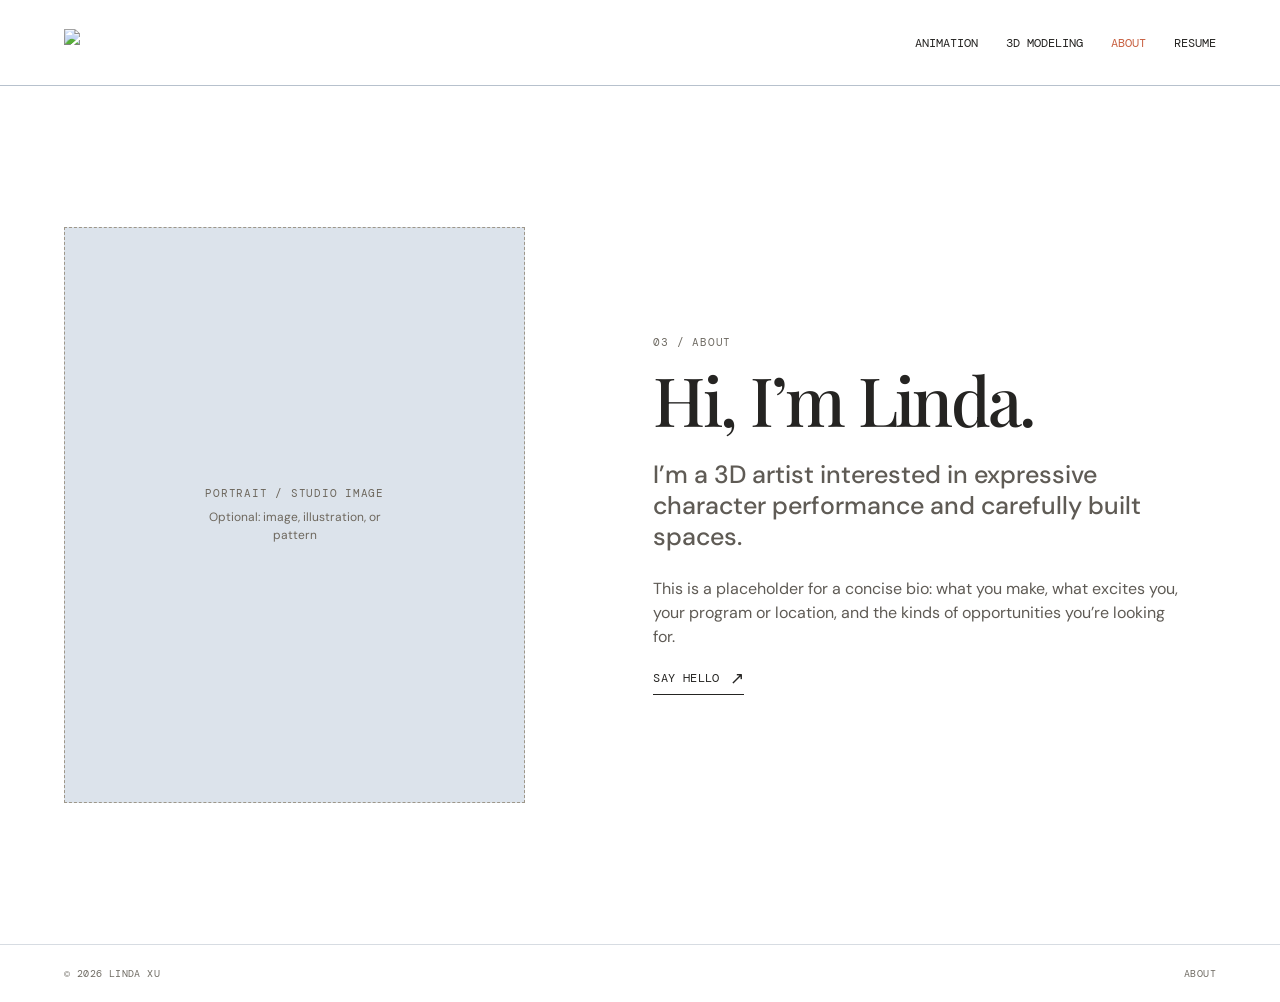
==== about.html @ 7290c29e "Publish portfolio website" ====
<!doctype html>
<html lang="en">
  <head>
    <meta charset="UTF-8" /><meta name="viewport" content="width=device-width, initial-scale=1.0" />
    <meta name="description" content="About Linda Xu, 3D Character Animator and 3D Artist." /><title>About — Linda Xu</title>
    <link rel="preconnect" href="https://fonts.googleapis.com" /><link rel="preconnect" href="https://fonts.gstatic.com" crossorigin />
    <link href="https://fonts.googleapis.com/css2?family=DM+Mono:wght@400;500&family=DM+Sans:opsz,wght@9..40,400;9..40,500;9..40,600&family=Playfair+Display:ital,wght@0,500;0,600;1,500&display=swap" rel="stylesheet" /><link rel="stylesheet" href="styles.css" />
  </head>
  <body class="about-page">
    <header class="site-header"><a class="brand" href="index.html" aria-label="Linda Xu home"><span class="logo-slot"><img src="assets/submark.svg" alt="Linda Xu submark" /></span></a><button class="menu-button" aria-label="Open navigation" aria-expanded="false">MENU</button><nav class="site-nav" aria-label="Main navigation"><a href="animation.html">Animation</a><a href="modeling.html">3D Modeling</a><a class="active" href="about.html">About</a><a href="resume.html">Resume</a></nav></header>
    <main><section class="about-section page-opening"><div class="about-image placeholder"><span>PORTRAIT / STUDIO IMAGE</span><small>Optional: image, illustration, or pattern</small></div><div><p class="eyebrow">03 / ABOUT</p><h2>Hi, I’m Linda.</h2><p class="large-copy">I’m a 3D artist interested in expressive character performance and carefully built spaces.</p><p>This is a placeholder for a concise bio: what you make, what excites you, your program or location, and the kinds of opportunities you’re looking for.</p><a class="text-link" href="mailto:hello@example.com">Say hello <span>↗</span></a></div></section></main>
    <footer><span>© 2026 LINDA XU</span><span>ABOUT</span></footer><script src="script.js"></script>
  </body>
</html>
---- styles.css ----
:root { --ink:#252422; --paper:#f6f4ef; --warm:#e7e1d6; --line:#c9c3b7; --accent:#c86142; --brand-blue:#97a4b7; --brand-mist:#e9edf2; }
* { box-sizing:border-box; } html { scroll-behavior:smooth; } body { margin:0; background:var(--paper); color:var(--ink); font:16px/1.5 "DM Sans", Arial,sans-serif; } a { color:inherit; text-decoration:none; } .site-header { height:86px; padding:0 5vw; display:flex; align-items:center; justify-content:space-between; border-bottom:1px solid var(--line); } .brand { display:flex; align-items:center; gap:13px; font:500 12px "DM Mono", monospace; letter-spacing:.13em; } .logo-slot { width:32px; height:32px; display:grid; place-items:center; overflow:hidden; border:1px solid #aab4c0; background:linear-gradient(135deg,#fff 8%,var(--brand-mist) 55%,var(--brand-blue)); font-size:0; letter-spacing:0; position:relative; } .logo-slot::before,.logo-slot::after { content:""; position:absolute; border:1.5px solid var(--ink); border-radius:61% 39% 58% 42% / 42% 60% 40% 58%; transform:rotate(-36deg); } .logo-slot::before { width:14px; height:21px; left:8px; top:4px; } .logo-slot::after { width:7px; height:12px; left:13px; top:10px; border-width:1px; } .site-nav { display:flex; gap:28px; font:12px "DM Mono", monospace; text-transform:uppercase; } .site-nav a:hover,.text-link:hover { color:var(--accent); } .menu-button { display:none; background:none; border:0; font:12px "DM Mono"; }
section { padding:11vw 5vw; } .hero { min-height:calc(100vh - 86px); display:grid; grid-template-columns:1.04fr .96fr; gap:8vw; align-items:center; padding-top:7vw; } .eyebrow,.project-number { margin:0 0 17px; color:#706c64; font:11px "DM Mono",monospace; letter-spacing:.07em; } h1,h2,h3,p { margin-top:0; } h1,h2 { font-family:"Playfair Display", Georgia,serif; font-weight:500; line-height:.98; letter-spacing:-.04em; } h1 { font-size:clamp(4rem,8.6vw,9.6rem); margin-bottom:30px; } h2 { font-size:clamp(2.8rem,5.3vw,6.4rem); margin-bottom:26px; } h3 { font:500 clamp(1.25rem,2vw,1.7rem) "DM Sans"; margin-bottom:6px; } em { font-weight:500; } .intro { max-width:390px; font-size:18px; color:#5f5b55; margin-bottom:31px; } .text-link { display:inline-flex; gap:10px; align-items:center; padding-bottom:5px; border-bottom:1px solid var(--ink); font:12px "DM Mono",monospace; letter-spacing:.03em; text-transform:uppercase; } .text-link span { font-size:17px; } .placeholder { background:var(--warm); border:1px dashed #9e978a; display:flex; flex-direction:column; align-items:center; justify-content:center; gap:8px; color:#6d675d; text-align:center; } .placeholder span { font:11px "DM Mono",monospace; letter-spacing:.07em; } .placeholder small { font-size:12px; max-width:210px; } .hero-art { aspect-ratio:4/5; position:relative; overflow:hidden; background:radial-gradient(ellipse 15% 22% at 23% 19%,transparent 49%,rgba(37,36,34,.9) 50% 53%,transparent 54%),radial-gradient(ellipse 14% 21% at 41% 39%,transparent 48%,rgba(37,36,34,.9) 49% 52%,transparent 53%),radial-gradient(ellipse 15% 23% at 65% 67%,transparent 49%,rgba(37,36,34,.9) 50% 53%,transparent 54%),linear-gradient(135deg,#fff 0%,var(--brand-mist) 43%,var(--brand-blue) 100%); } .hero-art:before { content:""; width:18%; aspect-ratio:1/1.55; border:2px solid var(--ink); border-radius:65% 35% 60% 40% / 43% 61% 39% 57%; transform:rotate(-35deg); position:absolute; left:42%; top:22%; } .hero-art > * { position:relative; background:rgba(246,244,239,.72); padding:8px 12px; }
.reel-section { background:#eee9df; } .section-heading { display:grid; grid-template-columns:1fr 1fr; column-gap:8vw; align-items:end; margin-bottom:55px; } .section-heading .eyebrow { grid-column:1/-1; } .section-heading h2 { margin:0; } .section-heading > p:last-child { max-width:400px; margin:0; color:#5f5b55; } .reel-placeholder { height:min(54vw,650px); background:#3b3935; color:#f4f1eb; border-color:#65615a; position:relative; } .reel-placeholder .play { width:66px; height:66px; display:grid; place-items:center; border:1px solid #f4f1eb; border-radius:100%; font-size:21px; padding-left:4px; } .reel-placeholder div { position:absolute; left:24px; bottom:20px; display:flex; flex-direction:column; align-items:flex-start; text-align:left; font:11px "DM Mono"; letter-spacing:.05em; } .reel-placeholder small { margin-top:5px; color:#c5c0b8; } .project-grid { display:grid; grid-template-columns:repeat(3,1fr); gap:24px; margin-top:36px; } .thumb { aspect-ratio:4/3; transition:transform .2s ease; } .thumb:hover { transform:translateY(-5px); } .project-card .project-number { margin:14px 0 6px; } .project-card > p:last-child { color:#706c64; font-size:14px; } .all-work { margin-top:52px; } .modeling-section { background:var(--paper); } .split-heading { grid-template-columns:1.4fr .6fr; } .split-heading h2 { margin:0; } .feature-project { display:grid; grid-template-columns:1.45fr .55fr; gap:5vw; align-items:center; } .feature-image { aspect-ratio:16/10; } .feature-copy p:not(.project-number) { color:#5f5b55; margin-bottom:25px; } .two-up { grid-template-columns:repeat(2,1fr); max-width:72%; margin-left:auto; }
.project-template { background:#ded7ca; } .detail-layout { display:grid; grid-template-columns:1.2fr .8fr; gap:6vw; align-items:start; margin-top:50px; } .detail-media { aspect-ratio:4/3; } dl { border-top:1px solid #989084; margin:34px 0 0; } dl div { display:grid; grid-template-columns:100px 1fr; padding:12px 0; border-bottom:1px solid #989084; } dt { font:11px "DM Mono"; text-transform:uppercase; } dd { margin:0; } .detail-gallery { display:grid; grid-template-columns:repeat(3,1fr); gap:18px; margin-top:18px; } .detail-gallery div { aspect-ratio:1; } .template-note { max-width:620px; color:#625d54; margin:30px 0 0 auto; font-size:13px; }
.about-section { display:grid; grid-template-columns:.82fr 1fr; gap:10vw; align-items:center; } .about-image { aspect-ratio:4/5; } .about-section > div:last-child { max-width:530px; } .large-copy { font:500 25px/1.25 "DM Sans"; } .about-section p:not(.eyebrow) { color:#5f5b55; } .resume-section { text-align:center; background:var(--ink); color:#f7f5f0; } .resume-section h2 { margin-bottom:18px; } .resume-section > p:not(.eyebrow):not(.contact-line) { margin:0 auto 35px; max-width:450px; color:#c9c4bb; } .resume-section .eyebrow { color:#bdb7ad; } .resume-actions { display:flex; justify-content:center; gap:12px; flex-wrap:wrap; } .button { min-width:210px; padding:13px 16px; background:#f7f5f0; color:var(--ink); font:11px "DM Mono"; letter-spacing:.04em; } .button span { padding-left:23px; } .button-outline { background:transparent; color:#f7f5f0; border:1px solid #f7f5f0; } .contact-line { margin-top:65px!important; font:12px "DM Mono"; } .contact-line a { text-decoration:underline; text-underline-offset:4px; } .contact-line span { margin:0 9px; } footer { display:flex; justify-content:space-between; padding:22px 5vw; background:var(--ink); color:#ada79f; border-top:1px solid #4a4844; font:10px "DM Mono"; letter-spacing:.04em; }
@media (max-width:700px) { .site-header { height:68px; } .site-nav { display:none; } .menu-button { display:block; } .site-nav.open { display:flex; position:absolute; z-index:2; top:68px; left:0; right:0; padding:25px 5vw; background:var(--paper); border-bottom:1px solid var(--line); flex-direction:column; } section { padding:19vw 5vw; } .hero,.section-heading,.feature-project,.detail-layout,.about-section { grid-template-columns:1fr; gap:35px; } .hero { min-height:auto; padding-top:15vw; } .hero-art { order:-1; } h1 { font-size:18vw; } .section-heading h2 { margin-bottom:10px; } .project-grid { grid-template-columns:1fr; } .two-up { max-width:none; margin-left:0; } .feature-copy { max-width:420px; } .detail-gallery { grid-template-columns:1fr; } footer { flex-direction:column; gap:9px; } }

/* The pale gray-blue field and organic submark mirror the existing Wix branding. */
:root { --paper:#e9edf2; --warm:#dce3eb; --line:#b7c1cd; }
.site-header { background:rgba(233,237,242,.9); }
.logo-slot { width:116px; height:42px; border:0; background:none; position:static; }
.logo-slot::before,.logo-slot::after { content:none; }
.logo-slot img { width:100%; height:100%; object-fit:contain; display:block; }
.reel-section { background:#dce3eb; }

/* Home follows the original Wix composition. */
:root { --paper:#fff; }
body { background:#fff; }
.site-header { background:rgba(255,255,255,.95); }
.logo-slot { width:82px; height:28px; }
.hero { min-height:auto; display:block; padding:8vh 0 7vh; background:#fff; }
.hero-banner { width:100%; position:relative; overflow:hidden; }
.hero-pattern { width:100%; height:auto; min-height:250px; object-fit:cover; display:block; }
.hero-logo-lockup { position:absolute; left:50%; top:50%; display:flex; width:max-content; align-items:center; gap:0; padding:0; color:#111; transform:translate(calc(-50% - clamp(18px,3vw,45px)),-50%); }
.hero-logo-lockup img { width:clamp(245px,27vw,410px); height:clamp(245px,27vw,410px); object-fit:contain; }
.hero-logo-lockup span { margin-left:clamp(-125px,-7.5vw,-70px); transform:translateY(clamp(28px,3.3vw,49px)); font:500 clamp(1.5rem,3vw,3.2rem)/1 "Playfair Display",Georgia,serif; letter-spacing:.025em; white-space:nowrap; }
.hero-introduction { margin:clamp(38px,4vw,62px) auto 0; padding:0 24px; text-align:center; }
.hero-introduction p { margin:0; font-size:clamp(1rem,1.5vw,1.35rem); line-height:1.45; }
.hero-button { display:inline-block; margin-top:32px; padding:13px 30px; border:1px solid var(--ink); font-size:16px; transition:.2s ease; }
.hero-button:hover { background:var(--ink); color:#fff; }
.reel-section { background:linear-gradient(to bottom,#fff 0%,#edf1f5 20%,#dce3eb 58%,#cbd5e1 100%); padding-top:8vw; scroll-margin-top:86px; }
.modeling-section { background:#cbd5e1; }
.project-template { background:linear-gradient(to bottom,#cbd5e1 0%,#dce3eb 38%,#eef2f6 72%,#fff 100%); }
.about-section { background:#fff; }
.resume-section { background:#fff; color:var(--ink); }
.resume-section .eyebrow { color:#706c64; }
.resume-section > p:not(.eyebrow):not(.contact-line) { color:#5f5b55; }
.resume-section .button { background:var(--ink); color:#fff; }
.resume-section .button-outline { background:transparent; color:var(--ink); border-color:var(--ink); }
footer { background:#fff; color:#706c64; border-top-color:#d7dce2; }

@media (max-width:700px) {
  .logo-slot { width:68px; height:24px; }
  .hero { padding:7vh 0 6vh; }
  .hero-pattern { min-height:190px; }
  .hero-logo-lockup { gap:0; padding:0; }
  .hero-logo-lockup img { width:175px; height:175px; }
  .hero-logo-lockup span { margin-left:-55px; margin-bottom:0; transform:translateY(19px); font-size:1.3rem; }
  .hero-introduction { margin-top:36px; }
  .hero-button { margin-top:28px; }
}

/* Multi-page navigation and page shells. */
.home-page main > section:not(.hero):not(.home-about):not(.home-contact) { display:none; }
.site-nav a.active { color:var(--accent); }
.page-opening { min-height:calc(100vh - 86px); }
.animation-page { background:#cbd5e1; }
.modeling-page { background:#cbd5e1; }
.about-page,.resume-page { background:#fff; }
.about-page .about-section,.resume-page .resume-section { min-height:calc(100vh - 130px); }

/* Home introduction and contact. */
.home-about { padding-top:9vw; padding-bottom:4.5vw; background:linear-gradient(to bottom,#fff 0%,#fff 48%,#eef2f6 76%,#dce3eb 100%); border-top:1px solid #e2e5e9; }
.home-about-grid { display:grid; grid-template-columns:1.2fr .8fr; gap:8vw; align-items:end; }
.home-about-grid h2 { margin:0; font-size:clamp(2.5rem,4.8vw,5.8rem); }
.home-about-grid > div { max-width:460px; }
.home-about-grid > div > p { color:#5f5b55; font-size:18px; margin-bottom:28px; }
.home-contact { margin:0; padding:9vw 5vw 8vw; text-align:center; background:linear-gradient(to bottom,#dce3eb 0%,#e8edf2 34%,#f5f7f9 72%,#fff 100%); border:0; }
.home-contact h2 { max-width:920px; margin-left:auto; margin-right:auto; font-size:clamp(2.8rem,5vw,5.6rem); }
.home-contact-copy { color:#5f5b55; font-size:16px; }
.home-contact-links { display:flex; justify-content:center; gap:38px; margin-top:48px; font:12px "DM Mono",monospace; letter-spacing:.04em; text-transform:uppercase; }
.home-contact-links a { border-bottom:1px solid currentColor; padding-bottom:4px; }

/* Separate page color flow. */
.modeling-page .modeling-section { background:linear-gradient(to bottom,#fff 0%,#edf1f5 24%,#dce3eb 62%,#cbd5e1 100%); }

/* Replace each resume slot with an embedded PDF or linked preview later. */
.resume-page .resume-section { text-align:left; }
.resume-page .resume-section > .eyebrow,.resume-page .resume-section > h2,.resume-page .resume-section > p { text-align:center; }
.resume-document-grid { display:grid; grid-template-columns:repeat(2,minmax(0,1fr)); gap:28px; margin:70px auto 0; max-width:1200px; }
.resume-document-card { min-width:0; }
.resume-document-slot { aspect-ratio:8.5/11; display:flex; flex-direction:column; align-items:center; justify-content:center; gap:9px; background:#eef1f4; border:1px dashed #9aa5b2; color:#6c7480; }
.resume-document-slot span { font:12px "DM Mono",monospace; letter-spacing:.07em; }
.resume-document-slot small { font-size:13px; }
.resume-document-info { display:flex; align-items:flex-end; justify-content:space-between; gap:20px; padding-top:18px; }
.resume-document-info .project-number { margin-bottom:5px; }
.resume-document-info h3 { margin:0; }
.resume-document-info .button { min-width:190px; text-align:center; }
.resume-page .contact-line { text-align:center!important; }
.feature-video { aspect-ratio:16/9; overflow:hidden; background:#252422; }
.feature-video video { width:100%; height:100%; display:block; object-fit:contain; }
.resume-switcher { display:flex; justify-content:center; gap:10px; margin:58px auto 34px; }
.resume-tab { min-width:220px; padding:14px 22px; border:1px solid var(--ink); background:#fff; color:var(--ink); font:11px "DM Mono",monospace; letter-spacing:.04em; text-transform:uppercase; cursor:pointer; }
.resume-tab.active { background:var(--ink); color:#fff; }
.resume-viewer { width:min(620px,100%); margin:0 auto; }
.resume-panel[hidden] { display:none; }
.resume-panel .resume-document-slot { width:min(100%,540px); margin:0 auto; }
.resume-panel .resume-document-info { width:min(100%,540px); margin:0 auto; }

@media (max-width:700px) {
  .home-about-grid,.resume-document-grid { grid-template-columns:1fr; }
  .home-contact-links { flex-direction:column; align-items:center; gap:18px; }
  .home-contact { margin:0; padding:15vw 5vw 13vw; }
  .resume-document-info { align-items:flex-start; flex-direction:column; }
  .resume-switcher { flex-direction:column; }
  .resume-tab { width:100%; }
}
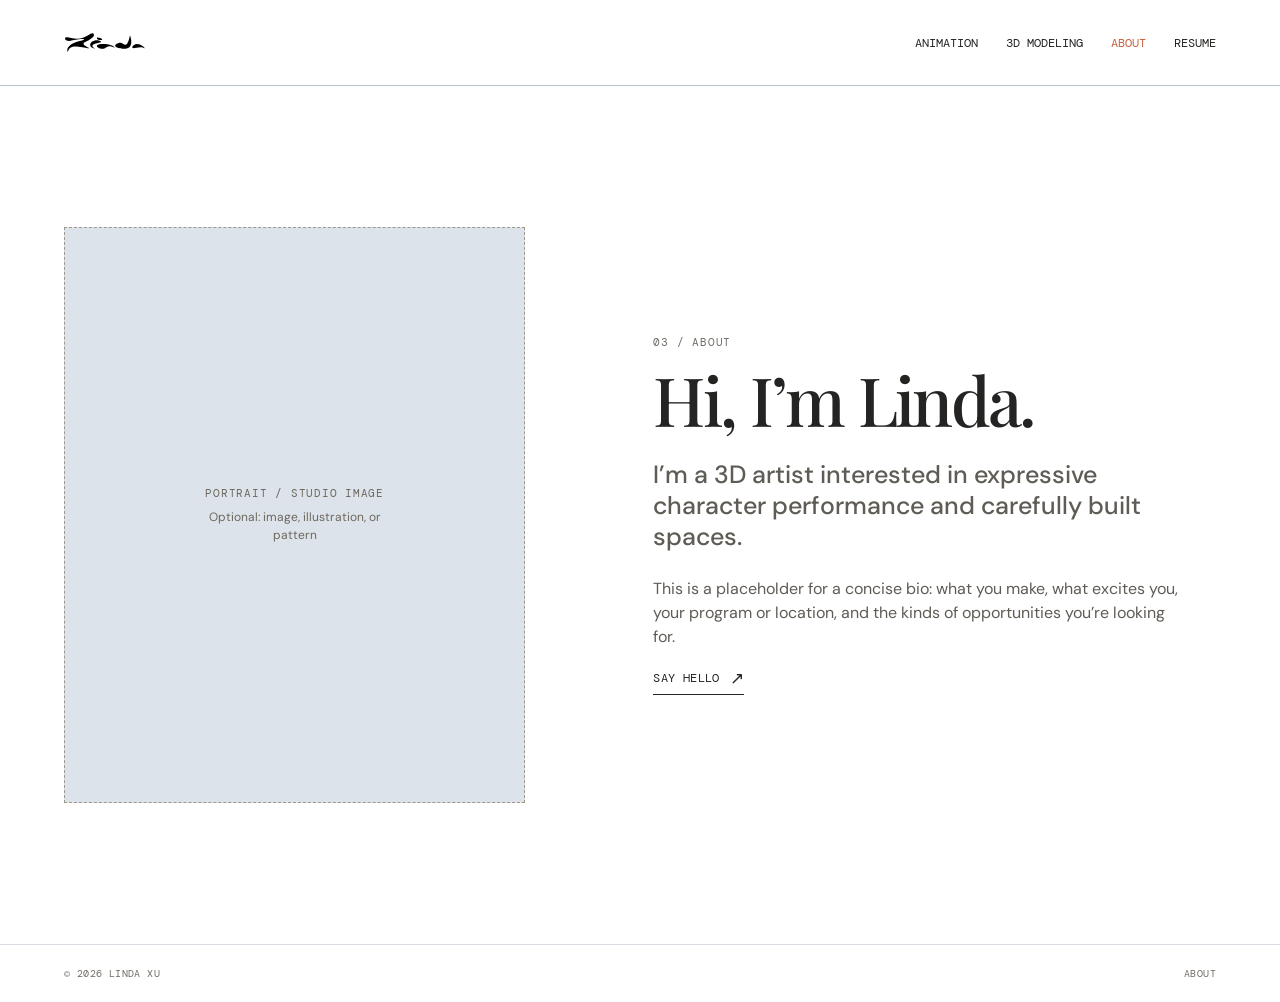
==== commit f9e2fc4f: "Update contact details and Modeling page" ====
--- a/about.html
+++ b/about.html
@@ -8,7 +8,7 @@
   </head>
   <body class="about-page">
     <header class="site-header"><a class="brand" href="index.html" aria-label="Linda Xu home"><span class="logo-slot"><img src="assets/submark.svg" alt="Linda Xu submark" /></span></a><button class="menu-button" aria-label="Open navigation" aria-expanded="false">MENU</button><nav class="site-nav" aria-label="Main navigation"><a href="animation.html">Animation</a><a href="modeling.html">3D Modeling</a><a class="active" href="about.html">About</a><a href="resume.html">Resume</a></nav></header>
-    <main><section class="about-section page-opening"><div class="about-image placeholder"><span>PORTRAIT / STUDIO IMAGE</span><small>Optional: image, illustration, or pattern</small></div><div><p class="eyebrow">03 / ABOUT</p><h2>Hi, I’m Linda.</h2><p class="large-copy">I’m a 3D artist interested in expressive character performance and carefully built spaces.</p><p>This is a placeholder for a concise bio: what you make, what excites you, your program or location, and the kinds of opportunities you’re looking for.</p><a class="text-link" href="mailto:hello@example.com">Say hello <span>↗</span></a></div></section></main>
+    <main><section class="about-section page-opening"><div class="about-image placeholder"><span>PORTRAIT / STUDIO IMAGE</span><small>Optional: image, illustration, or pattern</small></div><div><p class="eyebrow">03 / ABOUT</p><h2>Hi, I’m Linda.</h2><p class="large-copy">I’m a 3D artist interested in expressive character performance and carefully built spaces.</p><p>This is a placeholder for a concise bio: what you make, what excites you, your program or location, and the kinds of opportunities you’re looking for.</p><a class="text-link" href="mailto:lindaxu1018@gmail.com">Say hello <span>↗</span></a></div></section></main>
     <footer><span>© 2026 LINDA XU</span><span>ABOUT</span></footer><script src="script.js"></script>
   </body>
 </html>
--- a/styles.css
+++ b/styles.css
@@ -22,9 +22,8 @@
 .hero { min-height:auto; display:block; padding:8vh 0 7vh; background:#fff; }
 .hero-banner { width:100%; position:relative; overflow:hidden; }
 .hero-pattern { width:100%; height:auto; min-height:250px; object-fit:cover; display:block; }
-.hero-logo-lockup { position:absolute; left:50%; top:50%; display:flex; width:max-content; align-items:center; gap:0; padding:0; color:#111; transform:translate(calc(-50% - clamp(18px,3vw,45px)),-50%); }
-.hero-logo-lockup img { width:clamp(245px,27vw,410px); height:clamp(245px,27vw,410px); object-fit:contain; }
-.hero-logo-lockup span { margin-left:clamp(-125px,-7.5vw,-70px); transform:translateY(clamp(28px,3.3vw,49px)); font:500 clamp(1.5rem,3vw,3.2rem)/1 "Playfair Display",Georgia,serif; letter-spacing:.025em; white-space:nowrap; }
+.hero-logo-lockup { position:absolute; inset:0; display:flex; align-items:center; justify-content:center; padding:clamp(14px,2vw,30px); }
+.hero-logo-lockup img { width:min(82vw,900px); height:100%; object-fit:contain; }
 .hero-introduction { margin:clamp(38px,4vw,62px) auto 0; padding:0 24px; text-align:center; }
 .hero-introduction p { margin:0; font-size:clamp(1rem,1.5vw,1.35rem); line-height:1.45; }
 .hero-button { display:inline-block; margin-top:32px; padding:13px 30px; border:1px solid var(--ink); font-size:16px; transition:.2s ease; }
@@ -44,9 +43,8 @@
   .logo-slot { width:68px; height:24px; }
   .hero { padding:7vh 0 6vh; }
   .hero-pattern { min-height:190px; }
-  .hero-logo-lockup { gap:0; padding:0; }
-  .hero-logo-lockup img { width:175px; height:175px; }
-  .hero-logo-lockup span { margin-left:-55px; margin-bottom:0; transform:translateY(19px); font-size:1.3rem; }
+  .hero-logo-lockup { padding:10px; }
+  .hero-logo-lockup img { width:min(96vw,560px); height:100%; }
   .hero-introduction { margin-top:36px; }
   .hero-button { margin-top:28px; }
 }
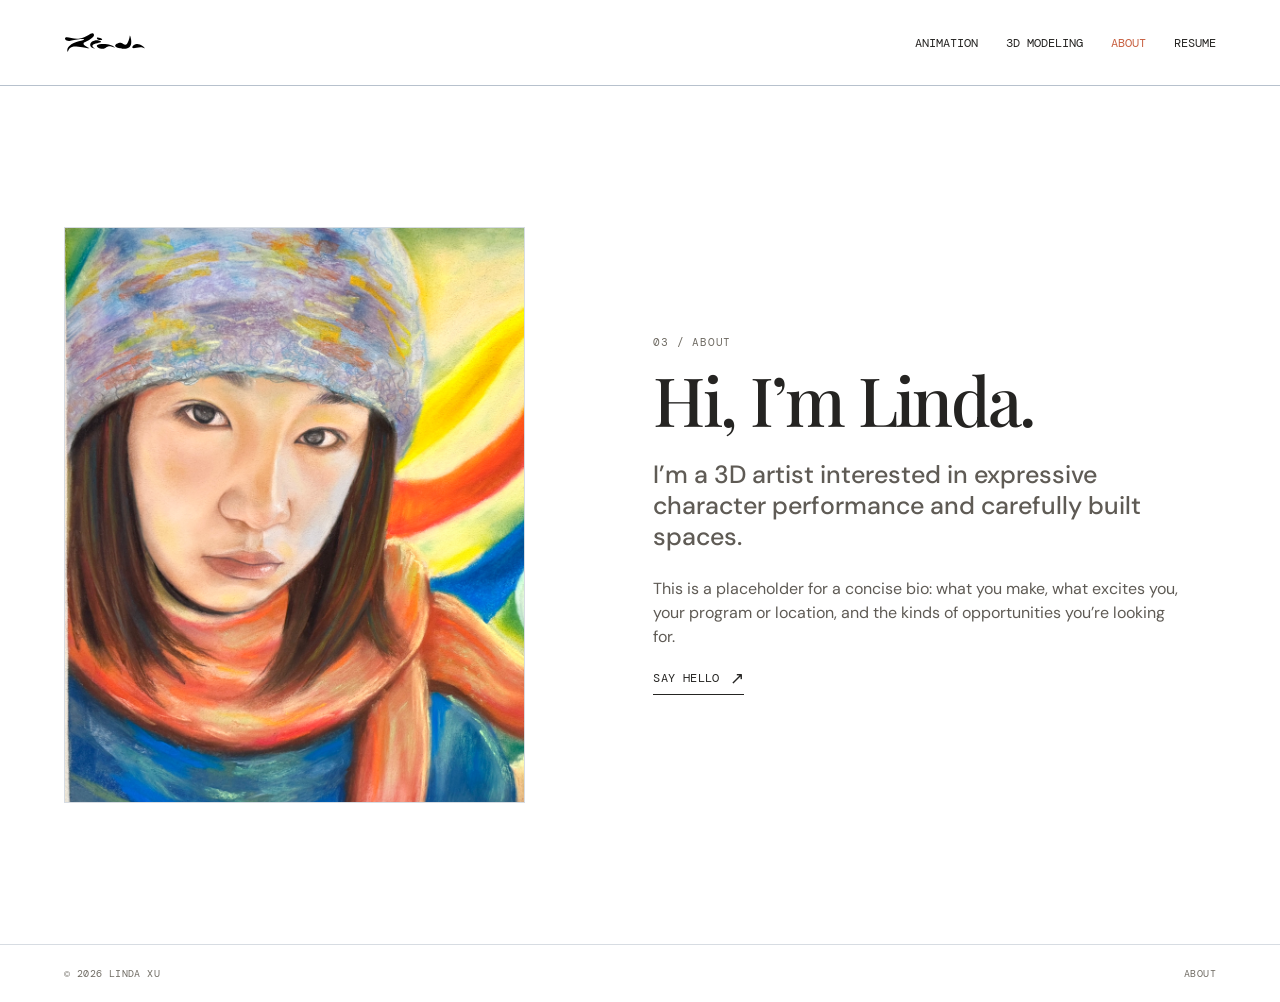
==== commit a4123a3c: "Add artwork to About page" ====
--- a/about.html
+++ b/about.html
@@ -8,7 +8,7 @@
   </head>
   <body class="about-page">
     <header class="site-header"><a class="brand" href="index.html" aria-label="Linda Xu home"><span class="logo-slot"><img src="assets/submark.svg" alt="Linda Xu submark" /></span></a><button class="menu-button" aria-label="Open navigation" aria-expanded="false">MENU</button><nav class="site-nav" aria-label="Main navigation"><a href="animation.html">Animation</a><a href="modeling.html">3D Modeling</a><a class="active" href="about.html">About</a><a href="resume.html">Resume</a></nav></header>
-    <main><section class="about-section page-opening"><div class="about-image placeholder"><span>PORTRAIT / STUDIO IMAGE</span><small>Optional: image, illustration, or pattern</small></div><div><p class="eyebrow">03 / ABOUT</p><h2>Hi, I’m Linda.</h2><p class="large-copy">I’m a 3D artist interested in expressive character performance and carefully built spaces.</p><p>This is a placeholder for a concise bio: what you make, what excites you, your program or location, and the kinds of opportunities you’re looking for.</p><a class="text-link" href="mailto:lindaxu1018@gmail.com">Say hello <span>↗</span></a></div></section></main>
+    <main><section class="about-section page-opening"><div class="about-image"><img src="assets/about-portrait-cropped.png" alt="Colorful portrait artwork by Linda Xu" /></div><div><p class="eyebrow">03 / ABOUT</p><h2>Hi, I’m Linda.</h2><p class="large-copy">I’m a 3D artist interested in expressive character performance and carefully built spaces.</p><p>This is a placeholder for a concise bio: what you make, what excites you, your program or location, and the kinds of opportunities you’re looking for.</p><a class="text-link" href="mailto:lindaxu1018@gmail.com">Say hello <span>↗</span></a></div></section></main>
     <footer><span>© 2026 LINDA XU</span><span>ABOUT</span></footer><script src="script.js"></script>
   </body>
 </html>
--- a/styles.css
+++ b/styles.css
@@ -2,6 +2,13 @@
 * { box-sizing:border-box; } html { scroll-behavior:smooth; } body { margin:0; background:var(--paper); color:var(--ink); font:16px/1.5 "DM Sans", Arial,sans-serif; } a { color:inherit; text-decoration:none; } .site-header { height:86px; padding:0 5vw; display:flex; align-items:center; justify-content:space-between; border-bottom:1px solid var(--line); } .brand { display:flex; align-items:center; gap:13px; font:500 12px "DM Mono", monospace; letter-spacing:.13em; } .logo-slot { width:32px; height:32px; display:grid; place-items:center; overflow:hidden; border:1px solid #aab4c0; background:linear-gradient(135deg,#fff 8%,var(--brand-mist) 55%,var(--brand-blue)); font-size:0; letter-spacing:0; position:relative; } .logo-slot::before,.logo-slot::after { content:""; position:absolute; border:1.5px solid var(--ink); border-radius:61% 39% 58% 42% / 42% 60% 40% 58%; transform:rotate(-36deg); } .logo-slot::before { width:14px; height:21px; left:8px; top:4px; } .logo-slot::after { width:7px; height:12px; left:13px; top:10px; border-width:1px; } .site-nav { display:flex; gap:28px; font:12px "DM Mono", monospace; text-transform:uppercase; } .site-nav a:hover,.text-link:hover { color:var(--accent); } .menu-button { display:none; background:none; border:0; font:12px "DM Mono"; }
 section { padding:11vw 5vw; } .hero { min-height:calc(100vh - 86px); display:grid; grid-template-columns:1.04fr .96fr; gap:8vw; align-items:center; padding-top:7vw; } .eyebrow,.project-number { margin:0 0 17px; color:#706c64; font:11px "DM Mono",monospace; letter-spacing:.07em; } h1,h2,h3,p { margin-top:0; } h1,h2 { font-family:"Playfair Display", Georgia,serif; font-weight:500; line-height:.98; letter-spacing:-.04em; } h1 { font-size:clamp(4rem,8.6vw,9.6rem); margin-bottom:30px; } h2 { font-size:clamp(2.8rem,5.3vw,6.4rem); margin-bottom:26px; } h3 { font:500 clamp(1.25rem,2vw,1.7rem) "DM Sans"; margin-bottom:6px; } em { font-weight:500; } .intro { max-width:390px; font-size:18px; color:#5f5b55; margin-bottom:31px; } .text-link { display:inline-flex; gap:10px; align-items:center; padding-bottom:5px; border-bottom:1px solid var(--ink); font:12px "DM Mono",monospace; letter-spacing:.03em; text-transform:uppercase; } .text-link span { font-size:17px; } .placeholder { background:var(--warm); border:1px dashed #9e978a; display:flex; flex-direction:column; align-items:center; justify-content:center; gap:8px; color:#6d675d; text-align:center; } .placeholder span { font:11px "DM Mono",monospace; letter-spacing:.07em; } .placeholder small { font-size:12px; max-width:210px; } .hero-art { aspect-ratio:4/5; position:relative; overflow:hidden; background:radial-gradient(ellipse 15% 22% at 23% 19%,transparent 49%,rgba(37,36,34,.9) 50% 53%,transparent 54%),radial-gradient(ellipse 14% 21% at 41% 39%,transparent 48%,rgba(37,36,34,.9) 49% 52%,transparent 53%),radial-gradient(ellipse 15% 23% at 65% 67%,transparent 49%,rgba(37,36,34,.9) 50% 53%,transparent 54%),linear-gradient(135deg,#fff 0%,var(--brand-mist) 43%,var(--brand-blue) 100%); } .hero-art:before { content:""; width:18%; aspect-ratio:1/1.55; border:2px solid var(--ink); border-radius:65% 35% 60% 40% / 43% 61% 39% 57%; transform:rotate(-35deg); position:absolute; left:42%; top:22%; } .hero-art > * { position:relative; background:rgba(246,244,239,.72); padding:8px 12px; }
 .reel-section { background:#eee9df; } .section-heading { display:grid; grid-template-columns:1fr 1fr; column-gap:8vw; align-items:end; margin-bottom:55px; } .section-heading .eyebrow { grid-column:1/-1; } .section-heading h2 { margin:0; } .section-heading > p:last-child { max-width:400px; margin:0; color:#5f5b55; } .reel-placeholder { height:min(54vw,650px); background:#3b3935; color:#f4f1eb; border-color:#65615a; position:relative; } .reel-placeholder .play { width:66px; height:66px; display:grid; place-items:center; border:1px solid #f4f1eb; border-radius:100%; font-size:21px; padding-left:4px; } .reel-placeholder div { position:absolute; left:24px; bottom:20px; display:flex; flex-direction:column; align-items:flex-start; text-align:left; font:11px "DM Mono"; letter-spacing:.05em; } .reel-placeholder small { margin-top:5px; color:#c5c0b8; } .project-grid { display:grid; grid-template-columns:repeat(3,1fr); gap:24px; margin-top:36px; } .thumb { aspect-ratio:4/3; transition:transform .2s ease; } .thumb:hover { transform:translateY(-5px); } .project-card .project-number { margin:14px 0 6px; } .project-card > p:last-child { color:#706c64; font-size:14px; } .all-work { margin-top:52px; } .modeling-section { background:var(--paper); } .split-heading { grid-template-columns:1.4fr .6fr; } .split-heading h2 { margin:0; } .feature-project { display:grid; grid-template-columns:1.45fr .55fr; gap:5vw; align-items:center; } .feature-image { aspect-ratio:16/10; } .feature-copy p:not(.project-number) { color:#5f5b55; margin-bottom:25px; } .two-up { grid-template-columns:repeat(2,1fr); max-width:72%; margin-left:auto; }
+.reel-video { width:100%; aspect-ratio:16/9; overflow:hidden; background:#252422; }
+.reel-video video { width:100%; height:100%; display:block; object-fit:contain; }
+.animation-cta { display:flex; justify-content:center; padding-top:46px; }
+.animation-cta-link { display:inline-flex; align-items:center; gap:12px; padding:14px 28px; background:var(--ink); color:#fff; border:1px solid var(--ink); font:11px "DM Mono",monospace; letter-spacing:.04em; text-transform:uppercase; transition:.2s ease; }
+.animation-cta-link:hover { background:transparent; color:var(--ink); }
+.about-image { aspect-ratio:auto; overflow:hidden; background:#eef1f4; border:1px solid #d7dce2; }
+.about-image img { width:100%; height:auto; display:block; }
 .project-template { background:#ded7ca; } .detail-layout { display:grid; grid-template-columns:1.2fr .8fr; gap:6vw; align-items:start; margin-top:50px; } .detail-media { aspect-ratio:4/3; } dl { border-top:1px solid #989084; margin:34px 0 0; } dl div { display:grid; grid-template-columns:100px 1fr; padding:12px 0; border-bottom:1px solid #989084; } dt { font:11px "DM Mono"; text-transform:uppercase; } dd { margin:0; } .detail-gallery { display:grid; grid-template-columns:repeat(3,1fr); gap:18px; margin-top:18px; } .detail-gallery div { aspect-ratio:1; } .template-note { max-width:620px; color:#625d54; margin:30px 0 0 auto; font-size:13px; }
 .about-section { display:grid; grid-template-columns:.82fr 1fr; gap:10vw; align-items:center; } .about-image { aspect-ratio:4/5; } .about-section > div:last-child { max-width:530px; } .large-copy { font:500 25px/1.25 "DM Sans"; } .about-section p:not(.eyebrow) { color:#5f5b55; } .resume-section { text-align:center; background:var(--ink); color:#f7f5f0; } .resume-section h2 { margin-bottom:18px; } .resume-section > p:not(.eyebrow):not(.contact-line) { margin:0 auto 35px; max-width:450px; color:#c9c4bb; } .resume-section .eyebrow { color:#bdb7ad; } .resume-actions { display:flex; justify-content:center; gap:12px; flex-wrap:wrap; } .button { min-width:210px; padding:13px 16px; background:#f7f5f0; color:var(--ink); font:11px "DM Mono"; letter-spacing:.04em; } .button span { padding-left:23px; } .button-outline { background:transparent; color:#f7f5f0; border:1px solid #f7f5f0; } .contact-line { margin-top:65px!important; font:12px "DM Mono"; } .contact-line a { text-decoration:underline; text-underline-offset:4px; } .contact-line span { margin:0 9px; } footer { display:flex; justify-content:space-between; padding:22px 5vw; background:var(--ink); color:#ada79f; border-top:1px solid #4a4844; font:10px "DM Mono"; letter-spacing:.04em; }
 @media (max-width:700px) { .site-header { height:68px; } .site-nav { display:none; } .menu-button { display:block; } .site-nav.open { display:flex; position:absolute; z-index:2; top:68px; left:0; right:0; padding:25px 5vw; background:var(--paper); border-bottom:1px solid var(--line); flex-direction:column; } section { padding:19vw 5vw; } .hero,.section-heading,.feature-project,.detail-layout,.about-section { grid-template-columns:1fr; gap:35px; } .hero { min-height:auto; padding-top:15vw; } .hero-art { order:-1; } h1 { font-size:18vw; } .section-heading h2 { margin-bottom:10px; } .project-grid { grid-template-columns:1fr; } .two-up { max-width:none; margin-left:0; } .feature-copy { max-width:420px; } .detail-gallery { grid-template-columns:1fr; } footer { flex-direction:column; gap:9px; } }
@@ -23,7 +30,7 @@
 .hero-banner { width:100%; position:relative; overflow:hidden; }
 .hero-pattern { width:100%; height:auto; min-height:250px; object-fit:cover; display:block; }
 .hero-logo-lockup { position:absolute; inset:0; display:flex; align-items:center; justify-content:center; padding:clamp(14px,2vw,30px); }
-.hero-logo-lockup img { width:min(82vw,900px); height:100%; object-fit:contain; }
+.hero-logo-lockup img { width:min(35vw,380px); height:100%; object-fit:contain; }
 .hero-introduction { margin:clamp(38px,4vw,62px) auto 0; padding:0 24px; text-align:center; }
 .hero-introduction p { margin:0; font-size:clamp(1rem,1.5vw,1.35rem); line-height:1.45; }
 .hero-button { display:inline-block; margin-top:32px; padding:13px 30px; border:1px solid var(--ink); font-size:16px; transition:.2s ease; }
@@ -44,7 +51,7 @@
   .hero { padding:7vh 0 6vh; }
   .hero-pattern { min-height:190px; }
   .hero-logo-lockup { padding:10px; }
-  .hero-logo-lockup img { width:min(96vw,560px); height:100%; }
+  .hero-logo-lockup img { width:min(42vw,240px); height:100%; }
   .hero-introduction { margin-top:36px; }
   .hero-button { margin-top:28px; }
 }
@@ -78,9 +85,11 @@
 .resume-page .resume-section > .eyebrow,.resume-page .resume-section > h2,.resume-page .resume-section > p { text-align:center; }
 .resume-document-grid { display:grid; grid-template-columns:repeat(2,minmax(0,1fr)); gap:28px; margin:70px auto 0; max-width:1200px; }
 .resume-document-card { min-width:0; }
-.resume-document-slot { aspect-ratio:8.5/11; display:flex; flex-direction:column; align-items:center; justify-content:center; gap:9px; background:#eef1f4; border:1px dashed #9aa5b2; color:#6c7480; }
+.resume-document-slot { aspect-ratio:8.5/11; display:flex; flex-direction:column; align-items:center; justify-content:center; gap:9px; overflow:hidden; background:#eef1f4; border:1px solid #c5ccd5; color:#6c7480; }
 .resume-document-slot span { font:12px "DM Mono",monospace; letter-spacing:.07em; }
 .resume-document-slot small { font-size:13px; }
+.resume-preview { width:100%; height:100%; display:block; background:#fff; }
+.resume-preview img { width:100%; height:100%; display:block; object-fit:contain; }
 .resume-document-info { display:flex; align-items:flex-end; justify-content:space-between; gap:20px; padding-top:18px; }
 .resume-document-info .project-number { margin-bottom:5px; }
 .resume-document-info h3 { margin:0; }
@@ -104,3 +113,5 @@
   .resume-switcher { flex-direction:column; }
   .resume-tab { width:100%; }
 }
+
+/* Deployment refresh: homepage lockup sizing updated. */
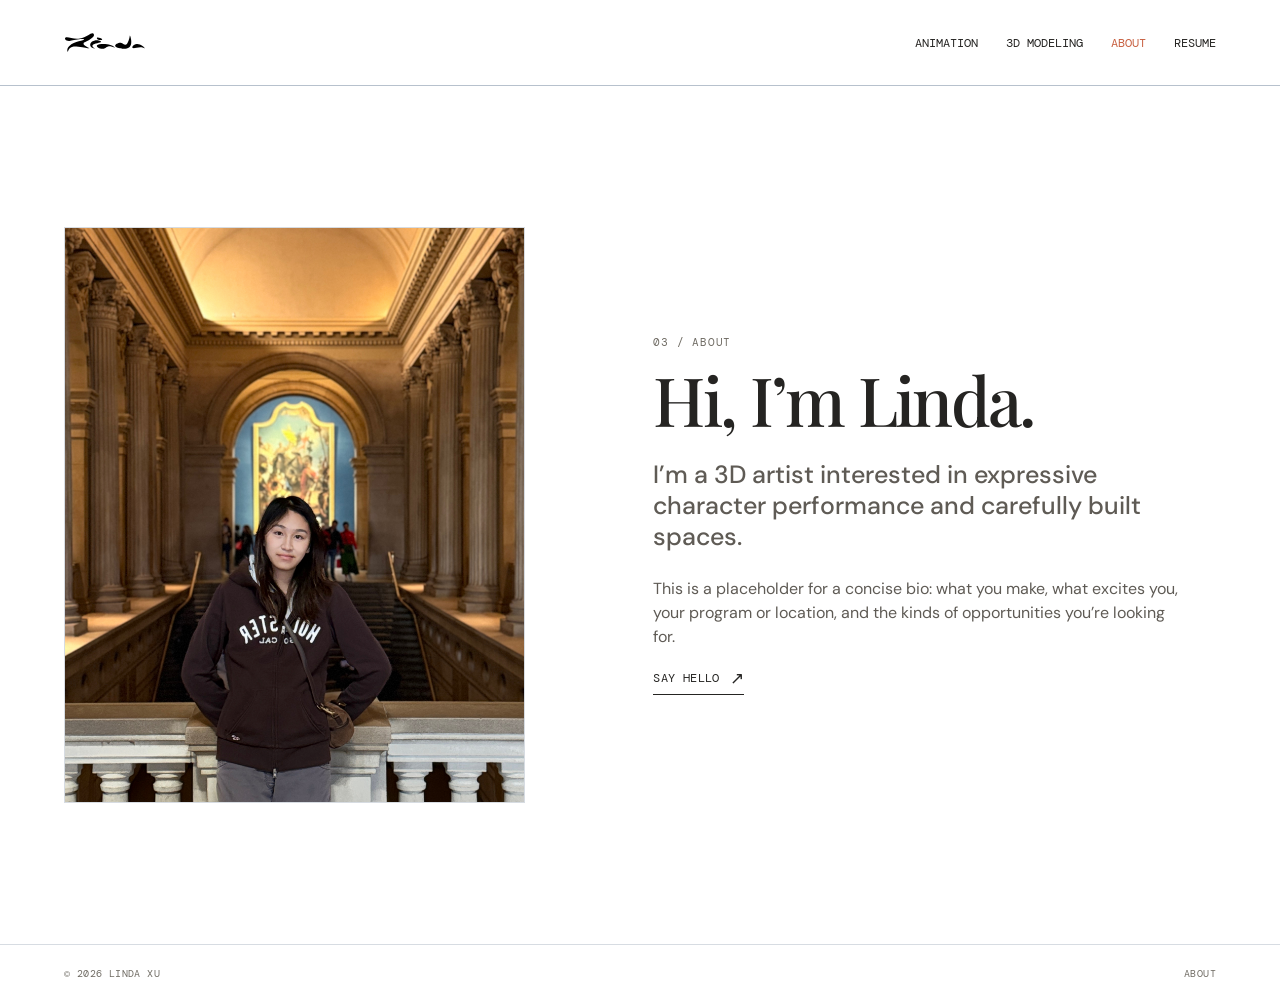
==== commit d03153ba: "Replace About artwork with photo" ====
--- a/about.html
+++ b/about.html
@@ -8,7 +8,7 @@
   </head>
   <body class="about-page">
     <header class="site-header"><a class="brand" href="index.html" aria-label="Linda Xu home"><span class="logo-slot"><img src="assets/submark.svg" alt="Linda Xu submark" /></span></a><button class="menu-button" aria-label="Open navigation" aria-expanded="false">MENU</button><nav class="site-nav" aria-label="Main navigation"><a href="animation.html">Animation</a><a href="modeling.html">3D Modeling</a><a class="active" href="about.html">About</a><a href="resume.html">Resume</a></nav></header>
-    <main><section class="about-section page-opening"><div class="about-image"><img src="assets/about-portrait-cropped.png" alt="Colorful portrait artwork by Linda Xu" /></div><div><p class="eyebrow">03 / ABOUT</p><h2>Hi, I’m Linda.</h2><p class="large-copy">I’m a 3D artist interested in expressive character performance and carefully built spaces.</p><p>This is a placeholder for a concise bio: what you make, what excites you, your program or location, and the kinds of opportunities you’re looking for.</p><a class="text-link" href="mailto:lindaxu1018@gmail.com">Say hello <span>↗</span></a></div></section></main>
+    <main><section class="about-section page-opening"><div class="about-image"><img src="assets/about-photo.jpg" alt="Linda Xu standing in a museum gallery" /></div><div><p class="eyebrow">03 / ABOUT</p><h2>Hi, I’m Linda.</h2><p class="large-copy">I’m a 3D artist interested in expressive character performance and carefully built spaces.</p><p>This is a placeholder for a concise bio: what you make, what excites you, your program or location, and the kinds of opportunities you’re looking for.</p><a class="text-link" href="mailto:lindaxu1018@gmail.com">Say hello <span>↗</span></a></div></section></main>
     <footer><span>© 2026 LINDA XU</span><span>ABOUT</span></footer><script src="script.js"></script>
   </body>
 </html>
--- a/styles.css
+++ b/styles.css
@@ -115,3 +115,7 @@
 }
 
 /* Deployment refresh: homepage lockup sizing updated. */
+
+/* About portrait: crop the wide photo around Linda while keeping the original asset intact. */
+.about-image { aspect-ratio:4/5; }
+.about-image img { width:100%; height:100%; object-fit:cover; object-position:center center; display:block; }
